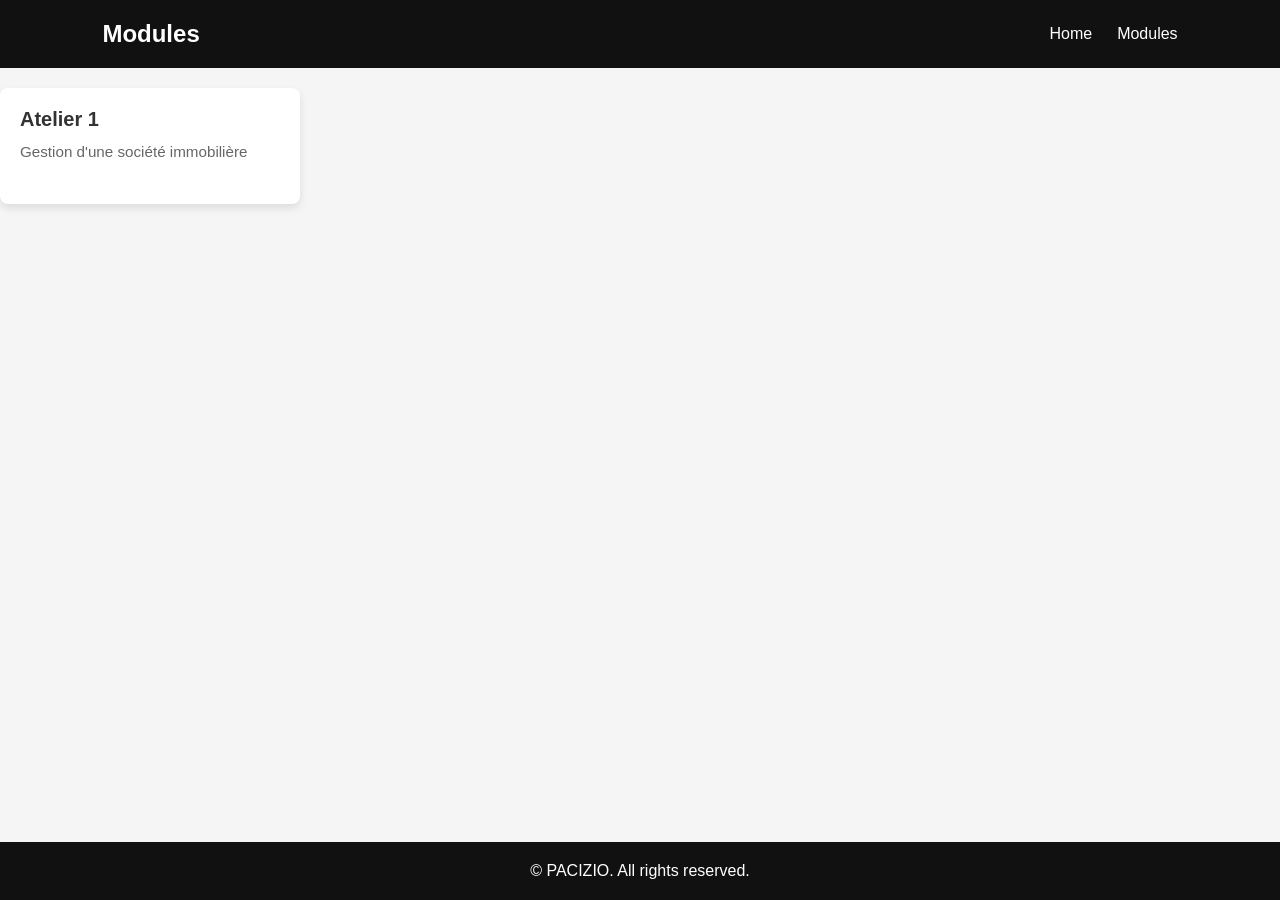
==== public/M201.html @ 94b198df "iyad 3ml pdf" ====
<!DOCTYPE html>
<html lang="en">
<head>
    <meta charset="UTF-8">
    <meta name="viewport" content="width=device-width, initial-scale=1.0">

    <title>Web Developer Portfolio</title>

    <style>
        * {
            margin: 0;
            padding: 0;
            box-sizing: border-box;
            scroll-behavior: smooth;
        }

        body {
            font-family: Arial, sans-serif;
            background: #f5f5f5;
            color: #222;
        }

        /* NAVBAR */
        nav {
            background: #111;
            padding: 20px 8%;
            display: flex;
            justify-content: space-between;
            align-items: center;
            position: sticky;
            top: 0;
            z-index: 1000;
        }

        nav h2 {
            color: white;
        }

        nav ul {
            display: flex;
            list-style: none;
            gap: 25px;
        }

        nav ul li a {
            color: white;
            text-decoration: none;
            font-size: 16px;
        }

        nav ul li a:hover {
            color: #00aaff;
        }

/* Card Container */
.card {
    margin-top: 20px;
    margin-bottom: 20px;
    margin-right: 30px;
  width: 300px;
  background-color: #ffffff;
  border-radius: 8px;
  overflow: hidden; /* Clips the image corners to match the border-radius */
  box-shadow: 0 4px 8px rgba(0, 0, 0, 0.1);
  font-family: 'Segoe UI', Tahoma, Geneva, Verdana, sans-serif;
  transition: transform 0.2s ease, box-shadow 0.2s ease;
}

/* Hover Effect */
.card:hover {
  transform: translateY(-4px);
  box-shadow: 0 8px 16px rgba(0, 0, 0, 0.2);
}



/* Body Content Wrapper */
.card-body {
  padding: 20px;

}

/* Title */
.card-title {
  margin: 0 0 10px 0;
  font-size: 1.25rem;
  color: #333333;
}

/* Description Text */
.card-text {
  margin: 0 0 20px 0;
  font-size: 0.95rem;
  color: #666666;
  line-height: 1.5;
}

/* Action Button */
.card-btn {
  display: inline-block;
  text-decoration: none;
  background-color: #007bff;
  color: #ffffff;
  padding: 10px 20px;
  border-radius: 4px;
  font-size: 0.9rem;
  font-weight: bold;
  text-align: center;
  transition: background-color 0.2s ease;
  position: fixed;
            left: 0;
            bottom: 0;

}

.card-btn:hover {
  background-color: #0056b3;
}
.cards{
    display: flex;
}





        /* FOOTER */
        footer {
            background: #111;
            color: white;
            text-align: center;
            padding: 20px;
            position: fixed;
            left: 0;
            bottom: 0;
            width: 100%;
        }

        /* MOBILE */
        @media (max-width: 700px) {

            nav {
                flex-direction: column;
                gap: 15px;
            }

            nav ul {
                gap: 12px;
            }

            #home h1 {
                font-size: 35px;
            }
        }
    </style>
</head>

<body>

    <!-- NAVBAR -->
    <nav>

        <h2>Modules</h2>

        <ul>
            <li><a href="index.php">Home</a></li>
            <li><a href="modules.html">Modules</a></li>
        </ul>

    </nav>

<div class="cards">
 <div class="card">
  <div class="card-body">
     <h3 class="card-title">Atelier 1</h3>
     <p class="card-text">
      Gestion d'une société immobilière
     </p>
     <a href="Iyad_Chentoud_UML_Atelier.pdf" class="card-btn">Download</a>
  </div>
 </div>
 </div>




    <!-- FOOTER -->
    <footer>

        <p>
            © <?php echo date("Y"); ?> PACIZIO. All rights reserved.
        </p>

    </footer>

</body>
</html>
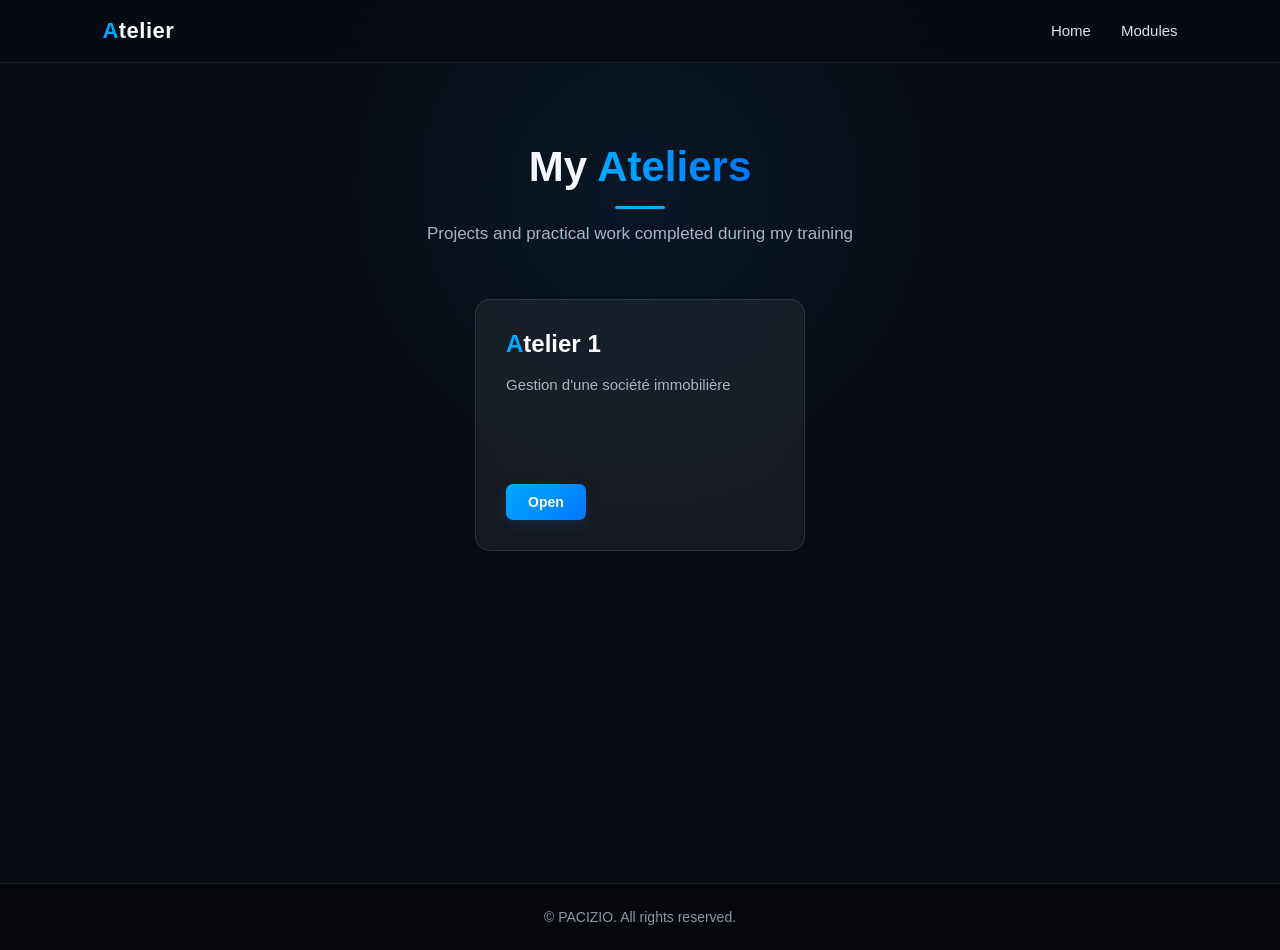
==== commit 923914c3: "imprv3" ====
--- a/public/M201.html
+++ b/public/M201.html
@@ -1,12 +1,22 @@
 <!DOCTYPE html>
 <html lang="en">
+
 <head>
+
     <meta charset="UTF-8">
-    <meta name="viewport" content="width=device-width, initial-scale=1.0">
-
-    <title>Web Developer Portfolio</title>
+
+    <meta name="viewport"
+          content="width=device-width, initial-scale=1.0">
+
+    <title>Atelier | Web Developer Portfolio</title>
+
 
     <style>
+
+        /* =========================
+           RESET
+        ========================= */
+
         * {
             margin: 0;
             padding: 0;
@@ -14,184 +24,658 @@
             scroll-behavior: smooth;
         }
 
+
+        :root {
+            --bg: #080b12;
+            --bg-light: #0f1420;
+
+            --card: rgba(255, 255, 255, 0.06);
+            --border: rgba(255, 255, 255, 0.10);
+
+            --text: #f5f7fa;
+            --text-light: #aab3c2;
+
+            --blue: #00aaff;
+            --blue-dark: #0077ff;
+        }
+
+
+        /* =========================
+           BODY
+        ========================= */
+
         body {
+
             font-family: Arial, sans-serif;
-            background: #f5f5f5;
-            color: #222;
-        }
-
-        /* NAVBAR */
+
+            background:
+                radial-gradient(
+                    circle at 50% 20%,
+                    rgba(0, 170, 255, 0.08),
+                    transparent 35%
+                ),
+                var(--bg);
+
+            color: var(--text);
+
+            min-height: 100vh;
+
+            overflow-x: hidden;
+        }
+
+
+        /* =========================
+           NAVBAR
+        ========================= */
+
         nav {
-            background: #111;
-            padding: 20px 8%;
+
+            width: 100%;
+
+            padding: 18px 8%;
+
             display: flex;
+
             justify-content: space-between;
+
             align-items: center;
+
             position: sticky;
+
             top: 0;
+
             z-index: 1000;
-        }
+
+            background: rgba(8, 11, 18, 0.75);
+
+            backdrop-filter: blur(15px);
+
+            -webkit-backdrop-filter: blur(15px);
+
+            border-bottom:
+                1px solid rgba(255, 255, 255, 0.08);
+        }
+
 
         nav h2 {
+
             color: white;
-        }
+
+            font-size: 22px;
+
+            font-weight: 700;
+
+            letter-spacing: 0.5px;
+        }
+
+
+        nav h2::first-letter {
+
+            color: var(--blue);
+        }
+
 
         nav ul {
+
             display: flex;
+
             list-style: none;
+
+            gap: 30px;
+        }
+
+
+        nav ul li a {
+
+            position: relative;
+
+            color: #dce3ec;
+
+            text-decoration: none;
+
+            font-size: 15px;
+
+            font-weight: 500;
+
+            transition: 0.3s ease;
+        }
+
+
+        nav ul li a::after {
+
+            content: "";
+
+            position: absolute;
+
+            left: 0;
+
+            bottom: -7px;
+
+            width: 0;
+
+            height: 2px;
+
+            background: var(--blue);
+
+            transition: 0.3s ease;
+        }
+
+
+        nav ul li a:hover {
+
+            color: var(--blue);
+        }
+
+
+        nav ul li a:hover::after {
+
+            width: 100%;
+        }
+
+
+        /* =========================
+           MAIN
+        ========================= */
+
+        main {
+
+            min-height: calc(100vh - 80px);
+
+            padding: 80px 8% 120px;
+
+            display: flex;
+
+            flex-direction: column;
+
+            align-items: center;
+        }
+
+
+        /* =========================
+           PAGE TITLE
+        ========================= */
+
+        .page-title {
+
+            text-align: center;
+
+            font-size: 42px;
+
+            margin-bottom: 15px;
+
+            font-weight: 700;
+        }
+
+
+        .page-title span {
+
+            color: var(--blue);
+
+            background:
+                linear-gradient(
+                    90deg,
+                    #00aaff,
+                    #0077ff
+                );
+
+            -webkit-background-clip: text;
+
+            -webkit-text-fill-color: transparent;
+        }
+
+
+        .page-title::after {
+
+            content: "";
+
+            display: block;
+
+            width: 50px;
+
+            height: 3px;
+
+            background: var(--blue);
+
+            margin: 15px auto 0;
+
+            border-radius: 10px;
+        }
+
+
+        .page-subtitle {
+
+            color: var(--text-light);
+
+            font-size: 17px;
+
+            text-align: center;
+
+            margin-bottom: 55px;
+        }
+
+
+        /* =========================
+           CARDS
+        ========================= */
+
+        .cards {
+
+            width: 100%;
+
+            max-width: 1100px;
+
+            display: flex;
+
+            justify-content: center;
+
+            align-items: stretch;
+
             gap: 25px;
-        }
-
-        nav ul li a {
+
+            flex-wrap: wrap;
+        }
+
+
+        /* =========================
+           CARD
+        ========================= */
+
+        .card {
+
+            position: relative;
+
+            width: 330px;
+
+            min-height: 250px;
+
+            background: var(--card);
+
+            border:
+                1px solid var(--border);
+
+            border-radius: 15px;
+
+            overflow: hidden;
+
+            backdrop-filter: blur(12px);
+
+            -webkit-backdrop-filter: blur(12px);
+
+            transition:
+                transform 0.3s ease,
+                border-color 0.3s ease,
+                box-shadow 0.3s ease;
+        }
+
+
+        /* Blue line */
+
+        .card::before {
+
+            content: "";
+
+            position: absolute;
+
+            top: 0;
+
+            left: 0;
+
+            width: 100%;
+
+            height: 3px;
+
+            background:
+                linear-gradient(
+                    90deg,
+                    var(--blue),
+                    var(--blue-dark)
+                );
+
+            opacity: 0;
+
+            transition: 0.3s ease;
+        }
+
+
+        .card:hover {
+
+            transform: translateY(-8px);
+
+            border-color:
+                rgba(0, 170, 255, 0.4);
+
+            box-shadow:
+                0 15px 40px rgba(0, 0, 0, 0.35),
+                0 0 25px rgba(0, 170, 255, 0.08);
+        }
+
+
+        .card:hover::before {
+
+            opacity: 1;
+        }
+
+
+        /* =========================
+           CARD BODY
+        ========================= */
+
+        .card-body {
+
+            padding: 30px;
+
+            min-height: 250px;
+
+            display: flex;
+
+            flex-direction: column;
+        }
+
+
+        /* =========================
+           CARD TITLE
+        ========================= */
+
+        .card-title {
+
+            margin-bottom: 15px;
+
+            font-size: 24px;
+
             color: white;
+
+            font-weight: 700;
+        }
+
+
+        .card-title::first-letter {
+
+            color: var(--blue);
+        }
+
+
+        /* =========================
+           CARD TEXT
+        ========================= */
+
+        .card-text {
+
+            margin-bottom: 25px;
+
+            font-size: 15px;
+
+            color: var(--text-light);
+
+            line-height: 1.6;
+
+            flex: 1;
+        }
+
+
+        /* =========================
+           BUTTON
+        ========================= */
+
+        .card-btn {
+
+            display: inline-block;
+
+            width: fit-content;
+
             text-decoration: none;
-            font-size: 16px;
-        }
-
-        nav ul li a:hover {
-            color: #00aaff;
-        }
-
-/* Card Container */
-.card {
-    margin-top: 20px;
-    margin-bottom: 20px;
-    margin-right: 30px;
-  width: 300px;
-  background-color: #ffffff;
-  border-radius: 8px;
-  overflow: hidden; /* Clips the image corners to match the border-radius */
-  box-shadow: 0 4px 8px rgba(0, 0, 0, 0.1);
-  font-family: 'Segoe UI', Tahoma, Geneva, Verdana, sans-serif;
-  transition: transform 0.2s ease, box-shadow 0.2s ease;
-}
-
-/* Hover Effect */
-.card:hover {
-  transform: translateY(-4px);
-  box-shadow: 0 8px 16px rgba(0, 0, 0, 0.2);
-}
-
-
-
-/* Body Content Wrapper */
-.card-body {
-  padding: 20px;
-
-}
-
-/* Title */
-.card-title {
-  margin: 0 0 10px 0;
-  font-size: 1.25rem;
-  color: #333333;
-}
-
-/* Description Text */
-.card-text {
-  margin: 0 0 20px 0;
-  font-size: 0.95rem;
-  color: #666666;
-  line-height: 1.5;
-}
-
-/* Action Button */
-.card-btn {
-  display: inline-block;
-  text-decoration: none;
-  background-color: #007bff;
-  color: #ffffff;
-  padding: 10px 20px;
-  border-radius: 4px;
-  font-size: 0.9rem;
-  font-weight: bold;
-  text-align: center;
-  transition: background-color 0.2s ease;
-  position: fixed;
-            left: 0;
-            bottom: 0;
-
-}
-
-.card-btn:hover {
-  background-color: #0056b3;
-}
-.cards{
-    display: flex;
-}
-
-
-
-
-
-        /* FOOTER */
+
+            background:
+                linear-gradient(
+                    135deg,
+                    var(--blue),
+                    var(--blue-dark)
+                );
+
+            color: white;
+
+            padding: 10px 22px;
+
+            border-radius: 7px;
+
+            font-size: 14px;
+
+            font-weight: 600;
+
+            transition: 0.3s ease;
+
+            box-shadow:
+                0 5px 15px
+                rgba(0, 136, 255, 0.15);
+        }
+
+
+        .card-btn:hover {
+
+            transform: translateY(-3px);
+
+            box-shadow:
+                0 8px 25px
+                rgba(0, 136, 255, 0.3);
+        }
+
+
+        /* =========================
+           FOOTER
+        ========================= */
+
         footer {
-            background: #111;
-            color: white;
+
+            background: #05070b;
+
+            color: #8c96a5;
+
             text-align: center;
-            padding: 20px;
-            position: fixed;
-            left: 0;
-            bottom: 0;
-            width: 100%;
-        }
-
-        /* MOBILE */
+
+            padding: 25px;
+
+            border-top:
+                1px solid var(--border);
+
+            font-size: 14px;
+        }
+
+
+        /* =========================
+           SCROLLBAR
+        ========================= */
+
+        ::-webkit-scrollbar {
+
+            width: 8px;
+        }
+
+
+        ::-webkit-scrollbar-track {
+
+            background: var(--bg);
+        }
+
+
+        ::-webkit-scrollbar-thumb {
+
+            background: #263244;
+
+            border-radius: 10px;
+        }
+
+
+        ::-webkit-scrollbar-thumb:hover {
+
+            background: var(--blue);
+        }
+
+
+        /* =========================
+           MOBILE
+        ========================= */
+
         @media (max-width: 700px) {
 
             nav {
+
                 flex-direction: column;
+
                 gap: 15px;
-            }
+
+                padding: 18px 5%;
+            }
+
+
+            nav h2 {
+
+                font-size: 19px;
+            }
+
 
             nav ul {
-                gap: 12px;
-            }
-
-            #home h1 {
-                font-size: 35px;
-            }
-        }
+
+                gap: 18px;
+            }
+
+
+            nav ul li a {
+
+                font-size: 14px;
+            }
+
+
+            main {
+
+                padding:
+                    60px 5% 100px;
+            }
+
+
+            .page-title {
+
+                font-size: 34px;
+            }
+
+
+            .page-subtitle {
+
+                font-size: 15px;
+
+                margin-bottom: 40px;
+            }
+
+
+            .card {
+
+                width: 100%;
+
+                max-width: 400px;
+            }
+
+        }
+
     </style>
+
 </head>
 
+
 <body>
 
-    <!-- NAVBAR -->
+
+    <!-- =========================
+         NAVBAR
+    ========================= -->
+
     <nav>
 
-        <h2>Modules</h2>
+        <h2>Atelier</h2>
 
         <ul>
-            <li><a href="index.php">Home</a></li>
-            <li><a href="modules.html">Modules</a></li>
+
+            <li>
+                <a href="index.php">
+                    Home
+                </a>
+            </li>
+
+            <li>
+                <a href="modules.html">
+                    Modules
+                </a>
+            </li>
+
         </ul>
 
     </nav>
 
-<div class="cards">
- <div class="card">
-  <div class="card-body">
-     <h3 class="card-title">Atelier 1</h3>
-     <p class="card-text">
-      Gestion d'une société immobilière
-     </p>
-     <a href="Iyad_Chentoud_UML_Atelier.pdf" class="card-btn">Download</a>
-  </div>
- </div>
- </div>
-
-
-
-
-    <!-- FOOTER -->
+
+    <!-- =========================
+         MAIN CONTENT
+    ========================= -->
+
+    <main>
+
+        <h1 class="page-title">
+            My <span>Ateliers</span>
+        </h1>
+
+
+        <p class="page-subtitle">
+            Projects and practical work completed during my training
+        </p>
+
+
+        <div class="cards">
+
+
+            <!-- ATELIER 1 -->
+
+            <div class="card">
+
+                <div class="card-body">
+
+                    <h3 class="card-title">
+                        Atelier 1
+                    </h3>
+
+
+                    <p class="card-text">
+                        Gestion d'une société immobilière
+                    </p>
+
+
+                    <a
+                        href="Iyad_Chentoud_UML_Atelier.pdf"
+                        class="card-btn"
+                        target="_blank"
+                    >
+                        Open
+                    </a>
+
+                </div>
+
+            </div>
+
+
+        </div>
+
+    </main>
+
+
+    <!-- =========================
+         FOOTER
+    ========================= -->
+
     <footer>
 
         <p>
-            © <?php echo date("Y"); ?> PACIZIO. All rights reserved.
+            © <?php echo date("Y"); ?> PACIZIO.
+            All rights reserved.
         </p>
 
     </footer>
 
+
 </body>
-</html>+
+</html>
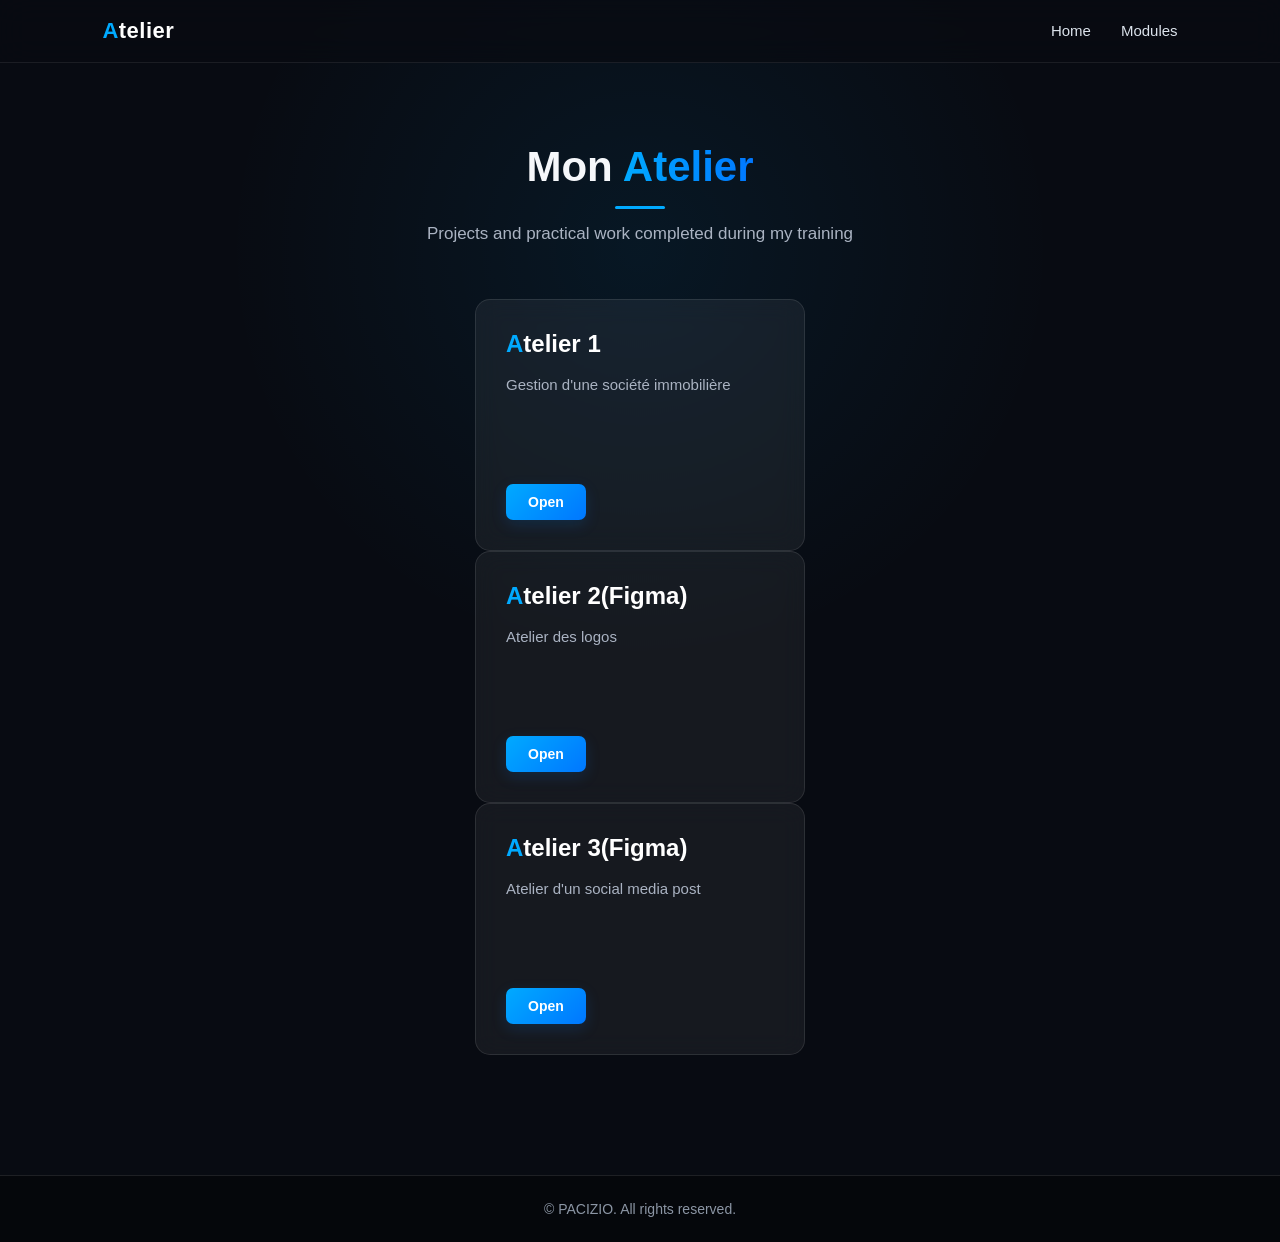
==== commit 48a9930a: "figma w kda" ====
--- a/public/M201.html
+++ b/public/M201.html
@@ -616,7 +616,7 @@
     <main>
 
         <h1 class="page-title">
-            My <span>Ateliers</span>
+            Mon <span>Atelier</span>
         </h1>
 
 
@@ -659,6 +659,52 @@
 
         </div>
 
+        
+            <div class="card">
+
+                <div class="card-body">
+
+                    <h3 class="card-title">
+                        Atelier 2(Figma)
+                    </h3>
+
+
+                    <p class="card-text">
+                        Atelier des logos
+                    </p>
+
+
+                    <a href="https://www.figma.com/design/3WDk9eKfl14JPNQnole3aB/Atelier-1?m=auto&t=tLG64A1z93Zd05UL-6" class="card-btn" target="_blank">Open</a>
+
+                </div>
+
+            </div>
+
+
+        </div>
+        <div class="card">
+
+                <div class="card-body">
+
+                    <h3 class="card-title">
+                        Atelier 3(Figma)
+                    </h3>
+
+
+                    <p class="card-text">
+                        Atelier d'un social media post
+                    </p>
+
+
+                    <a href="https://www.figma.com/design/BBEcf2Sq1SfvtqRVdkLk1F/Atelier-2-West?m=auto&t=tLG64A1z93Zd05UL-1" class="card-btn" target="_blank">Open</a>
+
+                </div>
+
+            </div>
+
+
+        </div>
+
     </main>
 
 
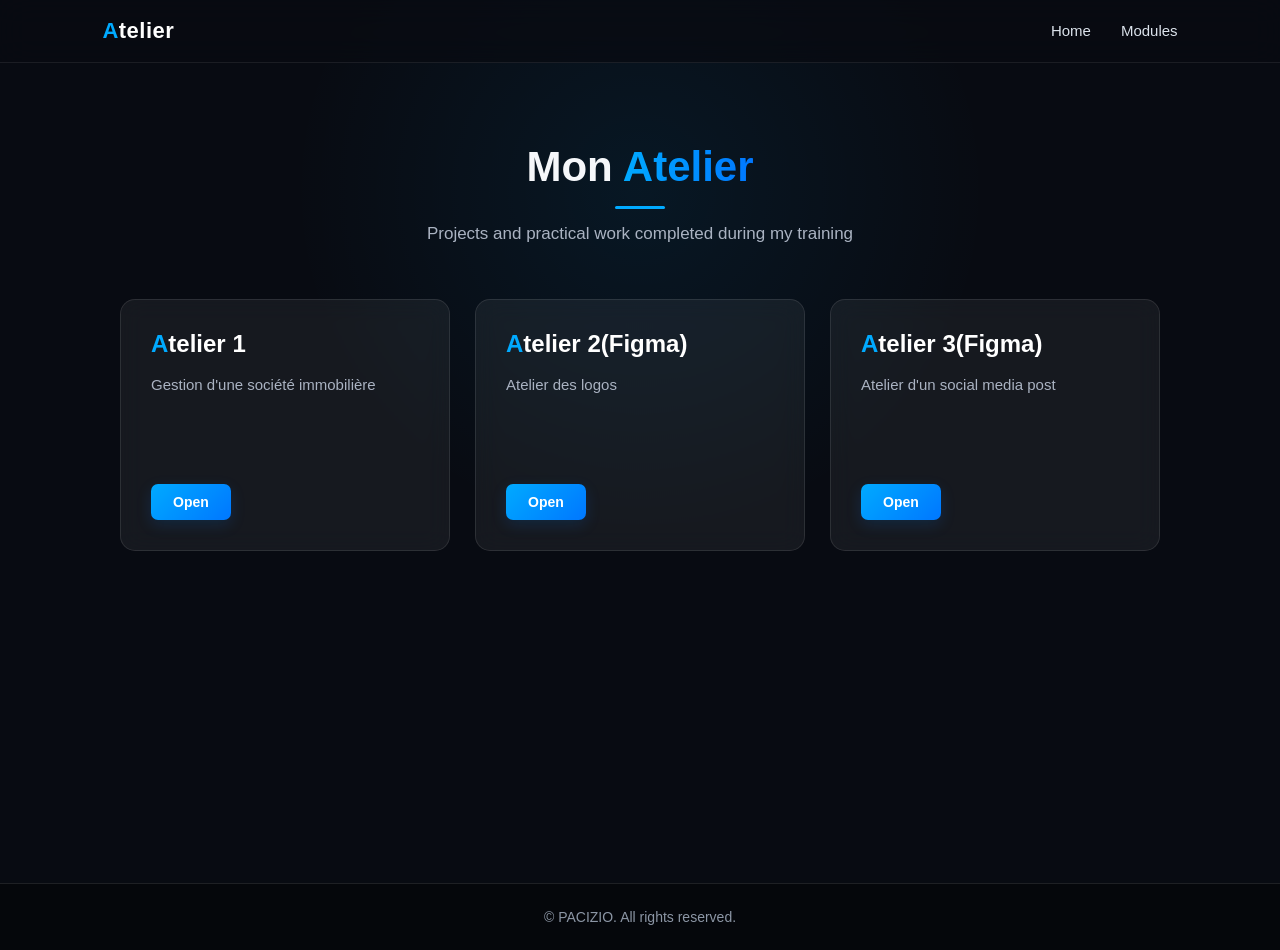
==== commit 636a8acc: "chof daba" ====
--- a/public/M201.html
+++ b/public/M201.html
@@ -656,9 +656,6 @@
 
             </div>
 
-
-        </div>
-
         
             <div class="card">
 
@@ -681,7 +678,6 @@
             </div>
 
 
-        </div>
         <div class="card">
 
                 <div class="card-body">
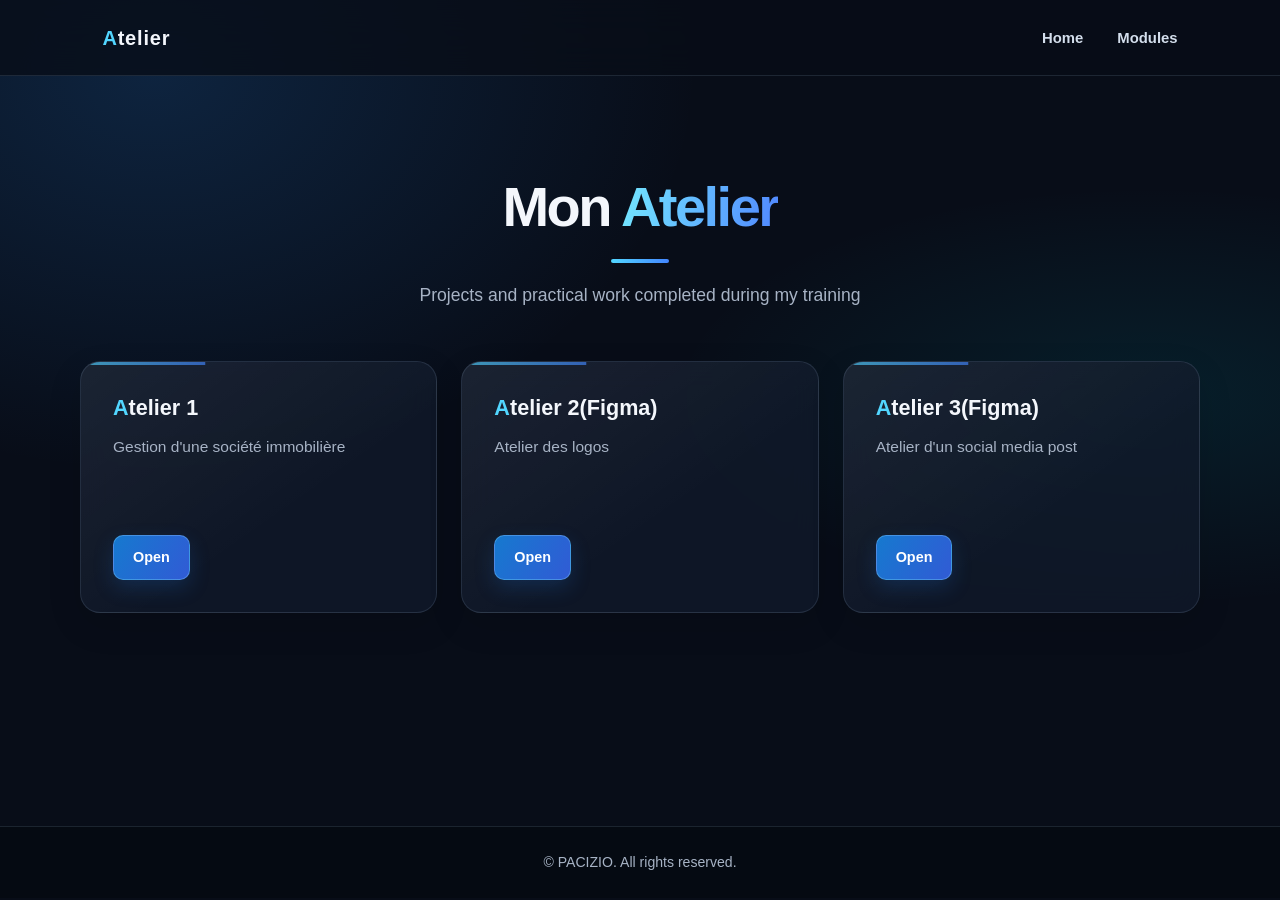
==== commit 0577d3fa: "improvement css wise" ====
--- a/public/M201.html
+++ b/public/M201.html
@@ -1,723 +1,102 @@
-<!DOCTYPE html>
+<!doctype html>
 <html lang="en">
+  <head>
+    <meta charset="UTF-8" />
 
-<head>
-
-    <meta charset="UTF-8">
-
-    <meta name="viewport"
-          content="width=device-width, initial-scale=1.0">
+    <meta name="viewport" content="width=device-width, initial-scale=1.0" />
 
     <title>Atelier | Web Developer Portfolio</title>
 
+    <link rel="stylesheet" href="styles.css" />
+  </head>
 
-    <style>
-
-        /* =========================
-           RESET
-        ========================= */
-
-        * {
-            margin: 0;
-            padding: 0;
-            box-sizing: border-box;
-            scroll-behavior: smooth;
-        }
-
-
-        :root {
-            --bg: #080b12;
-            --bg-light: #0f1420;
-
-            --card: rgba(255, 255, 255, 0.06);
-            --border: rgba(255, 255, 255, 0.10);
-
-            --text: #f5f7fa;
-            --text-light: #aab3c2;
-
-            --blue: #00aaff;
-            --blue-dark: #0077ff;
-        }
-
-
-        /* =========================
-           BODY
-        ========================= */
-
-        body {
-
-            font-family: Arial, sans-serif;
-
-            background:
-                radial-gradient(
-                    circle at 50% 20%,
-                    rgba(0, 170, 255, 0.08),
-                    transparent 35%
-                ),
-                var(--bg);
-
-            color: var(--text);
-
-            min-height: 100vh;
-
-            overflow-x: hidden;
-        }
-
-
-        /* =========================
-           NAVBAR
-        ========================= */
-
-        nav {
-
-            width: 100%;
-
-            padding: 18px 8%;
-
-            display: flex;
-
-            justify-content: space-between;
-
-            align-items: center;
-
-            position: sticky;
-
-            top: 0;
-
-            z-index: 1000;
-
-            background: rgba(8, 11, 18, 0.75);
-
-            backdrop-filter: blur(15px);
-
-            -webkit-backdrop-filter: blur(15px);
-
-            border-bottom:
-                1px solid rgba(255, 255, 255, 0.08);
-        }
-
-
-        nav h2 {
-
-            color: white;
-
-            font-size: 22px;
-
-            font-weight: 700;
-
-            letter-spacing: 0.5px;
-        }
-
-
-        nav h2::first-letter {
-
-            color: var(--blue);
-        }
-
-
-        nav ul {
-
-            display: flex;
-
-            list-style: none;
-
-            gap: 30px;
-        }
-
-
-        nav ul li a {
-
-            position: relative;
-
-            color: #dce3ec;
-
-            text-decoration: none;
-
-            font-size: 15px;
-
-            font-weight: 500;
-
-            transition: 0.3s ease;
-        }
-
-
-        nav ul li a::after {
-
-            content: "";
-
-            position: absolute;
-
-            left: 0;
-
-            bottom: -7px;
-
-            width: 0;
-
-            height: 2px;
-
-            background: var(--blue);
-
-            transition: 0.3s ease;
-        }
-
-
-        nav ul li a:hover {
-
-            color: var(--blue);
-        }
-
-
-        nav ul li a:hover::after {
-
-            width: 100%;
-        }
-
-
-        /* =========================
-           MAIN
-        ========================= */
-
-        main {
-
-            min-height: calc(100vh - 80px);
-
-            padding: 80px 8% 120px;
-
-            display: flex;
-
-            flex-direction: column;
-
-            align-items: center;
-        }
-
-
-        /* =========================
-           PAGE TITLE
-        ========================= */
-
-        .page-title {
-
-            text-align: center;
-
-            font-size: 42px;
-
-            margin-bottom: 15px;
-
-            font-weight: 700;
-        }
-
-
-        .page-title span {
-
-            color: var(--blue);
-
-            background:
-                linear-gradient(
-                    90deg,
-                    #00aaff,
-                    #0077ff
-                );
-
-            -webkit-background-clip: text;
-
-            -webkit-text-fill-color: transparent;
-        }
-
-
-        .page-title::after {
-
-            content: "";
-
-            display: block;
-
-            width: 50px;
-
-            height: 3px;
-
-            background: var(--blue);
-
-            margin: 15px auto 0;
-
-            border-radius: 10px;
-        }
-
-
-        .page-subtitle {
-
-            color: var(--text-light);
-
-            font-size: 17px;
-
-            text-align: center;
-
-            margin-bottom: 55px;
-        }
-
-
-        /* =========================
-           CARDS
-        ========================= */
-
-        .cards {
-
-            width: 100%;
-
-            max-width: 1100px;
-
-            display: flex;
-
-            justify-content: center;
-
-            align-items: stretch;
-
-            gap: 25px;
-
-            flex-wrap: wrap;
-        }
-
-
-        /* =========================
-           CARD
-        ========================= */
-
-        .card {
-
-            position: relative;
-
-            width: 330px;
-
-            min-height: 250px;
-
-            background: var(--card);
-
-            border:
-                1px solid var(--border);
-
-            border-radius: 15px;
-
-            overflow: hidden;
-
-            backdrop-filter: blur(12px);
-
-            -webkit-backdrop-filter: blur(12px);
-
-            transition:
-                transform 0.3s ease,
-                border-color 0.3s ease,
-                box-shadow 0.3s ease;
-        }
-
-
-        /* Blue line */
-
-        .card::before {
-
-            content: "";
-
-            position: absolute;
-
-            top: 0;
-
-            left: 0;
-
-            width: 100%;
-
-            height: 3px;
-
-            background:
-                linear-gradient(
-                    90deg,
-                    var(--blue),
-                    var(--blue-dark)
-                );
-
-            opacity: 0;
-
-            transition: 0.3s ease;
-        }
-
-
-        .card:hover {
-
-            transform: translateY(-8px);
-
-            border-color:
-                rgba(0, 170, 255, 0.4);
-
-            box-shadow:
-                0 15px 40px rgba(0, 0, 0, 0.35),
-                0 0 25px rgba(0, 170, 255, 0.08);
-        }
-
-
-        .card:hover::before {
-
-            opacity: 1;
-        }
-
-
-        /* =========================
-           CARD BODY
-        ========================= */
-
-        .card-body {
-
-            padding: 30px;
-
-            min-height: 250px;
-
-            display: flex;
-
-            flex-direction: column;
-        }
-
-
-        /* =========================
-           CARD TITLE
-        ========================= */
-
-        .card-title {
-
-            margin-bottom: 15px;
-
-            font-size: 24px;
-
-            color: white;
-
-            font-weight: 700;
-        }
-
-
-        .card-title::first-letter {
-
-            color: var(--blue);
-        }
-
-
-        /* =========================
-           CARD TEXT
-        ========================= */
-
-        .card-text {
-
-            margin-bottom: 25px;
-
-            font-size: 15px;
-
-            color: var(--text-light);
-
-            line-height: 1.6;
-
-            flex: 1;
-        }
-
-
-        /* =========================
-           BUTTON
-        ========================= */
-
-        .card-btn {
-
-            display: inline-block;
-
-            width: fit-content;
-
-            text-decoration: none;
-
-            background:
-                linear-gradient(
-                    135deg,
-                    var(--blue),
-                    var(--blue-dark)
-                );
-
-            color: white;
-
-            padding: 10px 22px;
-
-            border-radius: 7px;
-
-            font-size: 14px;
-
-            font-weight: 600;
-
-            transition: 0.3s ease;
-
-            box-shadow:
-                0 5px 15px
-                rgba(0, 136, 255, 0.15);
-        }
-
-
-        .card-btn:hover {
-
-            transform: translateY(-3px);
-
-            box-shadow:
-                0 8px 25px
-                rgba(0, 136, 255, 0.3);
-        }
-
-
-        /* =========================
-           FOOTER
-        ========================= */
-
-        footer {
-
-            background: #05070b;
-
-            color: #8c96a5;
-
-            text-align: center;
-
-            padding: 25px;
-
-            border-top:
-                1px solid var(--border);
-
-            font-size: 14px;
-        }
-
-
-        /* =========================
-           SCROLLBAR
-        ========================= */
-
-        ::-webkit-scrollbar {
-
-            width: 8px;
-        }
-
-
-        ::-webkit-scrollbar-track {
-
-            background: var(--bg);
-        }
-
-
-        ::-webkit-scrollbar-thumb {
-
-            background: #263244;
-
-            border-radius: 10px;
-        }
-
-
-        ::-webkit-scrollbar-thumb:hover {
-
-            background: var(--blue);
-        }
-
-
-        /* =========================
-           MOBILE
-        ========================= */
-
-        @media (max-width: 700px) {
-
-            nav {
-
-                flex-direction: column;
-
-                gap: 15px;
-
-                padding: 18px 5%;
-            }
-
-
-            nav h2 {
-
-                font-size: 19px;
-            }
-
-
-            nav ul {
-
-                gap: 18px;
-            }
-
-
-            nav ul li a {
-
-                font-size: 14px;
-            }
-
-
-            main {
-
-                padding:
-                    60px 5% 100px;
-            }
-
-
-            .page-title {
-
-                font-size: 34px;
-            }
-
-
-            .page-subtitle {
-
-                font-size: 15px;
-
-                margin-bottom: 40px;
-            }
-
-
-            .card {
-
-                width: 100%;
-
-                max-width: 400px;
-            }
-
-        }
-
-    </style>
-
-</head>
-
-
-<body>
-
-
+  <body>
     <!-- =========================
          NAVBAR
     ========================= -->
 
     <nav>
+      <h2>Atelier</h2>
 
-        <h2>Atelier</h2>
+      <ul>
+        <li>
+          <a href="index.php"> Home </a>
+        </li>
 
-        <ul>
-
-            <li>
-                <a href="index.php">
-                    Home
-                </a>
-            </li>
-
-            <li>
-                <a href="modules.html">
-                    Modules
-                </a>
-            </li>
-
-        </ul>
-
+        <li>
+          <a href="modules.html"> Modules </a>
+        </li>
+      </ul>
     </nav>
-
 
     <!-- =========================
          MAIN CONTENT
     ========================= -->
 
     <main>
+      <h1 class="page-title">Mon <span>Atelier</span></h1>
 
-        <h1 class="page-title">
-            Mon <span>Atelier</span>
-        </h1>
+      <p class="page-subtitle">
+        Projects and practical work completed during my training
+      </p>
 
-
-        <p class="page-subtitle">
-            Projects and practical work completed during my training
-        </p>
-
-
-        <div class="cards">
-
-
-            <!-- ATELIER 1 -->
-
-            <div class="card">
-
-                <div class="card-body">
-
-                    <h3 class="card-title">
-                        Atelier 1
-                    </h3>
-
-
-                    <p class="card-text">
-                        Gestion d'une société immobilière
-                    </p>
-
-
-                    <a
-                        href="Iyad_Chentoud_UML_Atelier.pdf"
-                        class="card-btn"
-                        target="_blank"
-                    >
-                        Open
-                    </a>
-
-                </div>
-
-            </div>
-
-        
-            <div class="card">
-
-                <div class="card-body">
-
-                    <h3 class="card-title">
-                        Atelier 2(Figma)
-                    </h3>
-
-
-                    <p class="card-text">
-                        Atelier des logos
-                    </p>
-
-
-                    <a href="https://www.figma.com/design/3WDk9eKfl14JPNQnole3aB/Atelier-1?m=auto&t=tLG64A1z93Zd05UL-6" class="card-btn" target="_blank">Open</a>
-
-                </div>
-
-            </div>
-
+      <div class="cards">
+        <!-- ATELIER 1 -->
 
         <div class="card">
+          <div class="card-body">
+            <h3 class="card-title">Atelier 1</h3>
 
-                <div class="card-body">
+            <p class="card-text">Gestion d'une société immobilière</p>
 
-                    <h3 class="card-title">
-                        Atelier 3(Figma)
-                    </h3>
-
-
-                    <p class="card-text">
-                        Atelier d'un social media post
-                    </p>
-
-
-                    <a href="https://www.figma.com/design/BBEcf2Sq1SfvtqRVdkLk1F/Atelier-2-West?m=auto&t=tLG64A1z93Zd05UL-1" class="card-btn" target="_blank">Open</a>
-
-                </div>
-
-            </div>
-
-
+            <a
+              href="docs/Iyad_Chentoud_UML_Atelier.pdf"
+              class="card-btn"
+              target="_blank"
+            >
+              Open
+            </a>
+          </div>
         </div>
 
+        <div class="card">
+          <div class="card-body">
+            <h3 class="card-title">Atelier 2(Figma)</h3>
+
+            <p class="card-text">Atelier des logos</p>
+
+            <a
+              href="https://www.figma.com/design/3WDk9eKfl14JPNQnole3aB/Atelier-1?m=auto&t=tLG64A1z93Zd05UL-6"
+              class="card-btn"
+              target="_blank"
+              >Open</a
+            >
+          </div>
+        </div>
+
+        <div class="card">
+          <div class="card-body">
+            <h3 class="card-title">Atelier 3(Figma)</h3>
+
+            <p class="card-text">Atelier d'un social media post</p>
+
+            <a
+              href="https://www.figma.com/design/BBEcf2Sq1SfvtqRVdkLk1F/Atelier-2-West?m=auto&t=tLG64A1z93Zd05UL-1"
+              class="card-btn"
+              target="_blank"
+              >Open</a
+            >
+          </div>
+        </div>
+      </div>
     </main>
-
 
     <!-- =========================
          FOOTER
     ========================= -->
 
     <footer>
-
-        <p>
-            © <?php echo date("Y"); ?> PACIZIO.
-            All rights reserved.
-        </p>
-
+      <p>© <?php echo date("Y"); ?> PACIZIO. All rights reserved.</p>
     </footer>
-
-
-</body>
-
+  </body>
 </html>
--- a/public/styles.css
+++ b/public/styles.css
@@ -0,0 +1,359 @@
+:root {
+  color-scheme: dark;
+  --bg: #080d18;
+  --surface: rgba(17, 26, 43, 0.78);
+  --surface-strong: #111a2b;
+  --border: rgba(163, 187, 222, 0.14);
+  --text: #f4f7fc;
+  --muted: #a7b3c5;
+  --accent: #52d6ff;
+  --accent-strong: #4386ff;
+  --shadow: 0 24px 70px rgba(0, 0, 0, 0.3);
+}
+
+* {
+  box-sizing: border-box;
+}
+
+html {
+  scroll-behavior: smooth;
+}
+
+body {
+  min-width: 320px;
+  min-height: 100vh;
+  margin: 0;
+  overflow-x: hidden;
+  color: var(--text);
+  background:
+    radial-gradient(
+      ellipse at 12% 8%,
+      rgba(37, 127, 219, 0.2),
+      transparent 34rem
+    ),
+    radial-gradient(
+      ellipse at 90% 44%,
+      rgba(0, 213, 232, 0.09),
+      transparent 30rem
+    ),
+    var(--bg);
+  font-family: Inter, "Segoe UI", Arial, sans-serif;
+  line-height: 1.6;
+  -webkit-font-smoothing: antialiased;
+}
+
+nav {
+  position: sticky;
+  z-index: 10;
+  top: 0;
+  display: flex;
+  width: 100%;
+  min-height: 76px;
+  align-items: center;
+  justify-content: space-between;
+  gap: 24px;
+  padding: 16px clamp(20px, 8vw, 120px);
+  border-bottom: 1px solid var(--border);
+  background: rgba(8, 13, 24, 0.78);
+  backdrop-filter: blur(18px);
+  -webkit-backdrop-filter: blur(18px);
+}
+
+nav h2 {
+  margin: 0;
+  color: var(--text);
+  font-size: 1.25rem;
+  font-weight: 750;
+  letter-spacing: 0.04em;
+}
+
+nav h2::first-letter {
+  color: var(--accent);
+}
+
+nav ul {
+  display: flex;
+  flex-wrap: wrap;
+  align-items: center;
+  gap: clamp(16px, 3vw, 34px);
+  margin: 0;
+  padding: 0;
+  list-style: none;
+}
+
+nav ul li a {
+  position: relative;
+  padding: 8px 0;
+  color: #d3deec;
+  font-size: 0.93rem;
+  font-weight: 600;
+  text-decoration: none;
+  transition: color 180ms ease;
+}
+
+nav ul li a::after {
+  position: absolute;
+  right: 0;
+  bottom: 1px;
+  left: 0;
+  height: 2px;
+  background: linear-gradient(90deg, var(--accent), var(--accent-strong));
+  content: "";
+  transform: scaleX(0);
+  transform-origin: left;
+  transition: transform 180ms ease;
+}
+
+nav ul li a:hover,
+nav ul li a:focus-visible {
+  color: var(--accent);
+}
+
+nav ul li a:hover::after,
+nav ul li a:focus-visible::after {
+  transform: scaleX(1);
+}
+
+main,
+.modules-section {
+  width: min(100% - 40px, 1200px);
+  min-height: calc(100vh - 150px);
+  margin: 0 auto;
+  padding: clamp(56px, 9vw, 100px) 0 clamp(72px, 10vw, 120px);
+}
+
+main {
+  display: flex;
+  flex-direction: column;
+  align-items: center;
+}
+
+.page-title,
+.modules-title {
+  margin: 0;
+  color: var(--text);
+  font-size: clamp(2.35rem, 5vw, 3.5rem);
+  font-weight: 800;
+  letter-spacing: -0.045em;
+  line-height: 1.12;
+  text-align: center;
+}
+
+.page-title span,
+.modules-title span {
+  color: var(--accent);
+  background: linear-gradient(100deg, #72e3ff 5%, #528cff 95%);
+  background-clip: text;
+  -webkit-text-fill-color: transparent;
+}
+
+.page-title::after,
+.modules-title::after {
+  display: block;
+  width: 58px;
+  height: 4px;
+  margin: 20px auto 0;
+  border-radius: 99px;
+  background: linear-gradient(90deg, var(--accent), var(--accent-strong));
+  content: "";
+}
+
+.page-subtitle,
+.modules-subtitle {
+  max-width: 620px;
+  margin: 18px auto 52px;
+  color: var(--muted);
+  font-size: clamp(1rem, 2vw, 1.1rem);
+  text-align: center;
+}
+
+.cards {
+  display: grid;
+  width: 100%;
+  max-width: 1120px;
+  grid-template-columns: repeat(auto-fit, minmax(min(100%, 270px), 1fr));
+  align-items: stretch;
+  gap: 24px;
+  margin: 0 auto;
+}
+
+.card {
+  position: relative;
+  min-width: 0;
+  min-height: 250px;
+  overflow: hidden;
+  border: 1px solid var(--border);
+  border-radius: 20px;
+  background:
+    linear-gradient(145deg, rgba(255, 255, 255, 0.055), transparent 60%),
+    var(--surface);
+  box-shadow: 0 12px 34px rgba(0, 0, 0, 0.12);
+  backdrop-filter: blur(14px);
+  -webkit-backdrop-filter: blur(14px);
+  transition:
+    transform 220ms ease,
+    border-color 220ms ease,
+    box-shadow 220ms ease;
+}
+
+.card::before {
+  position: absolute;
+  top: 0;
+  right: 0;
+  left: 0;
+  height: 3px;
+  background: linear-gradient(90deg, var(--accent), var(--accent-strong));
+  content: "";
+  opacity: 0.65;
+  transform: scaleX(0.35);
+  transform-origin: left;
+  transition:
+    transform 220ms ease,
+    opacity 220ms ease;
+}
+
+.card:hover {
+  z-index: 1;
+  border-color: rgba(82, 214, 255, 0.44);
+  box-shadow:
+    var(--shadow),
+    0 0 30px rgba(67, 134, 255, 0.1);
+  transform: translateY(-6px);
+}
+
+.card:hover::before {
+  opacity: 1;
+  transform: scaleX(1);
+}
+
+.card-body {
+  display: flex;
+  min-height: inherit;
+  flex-direction: column;
+  align-items: flex-start;
+  padding: clamp(24px, 3vw, 32px);
+}
+
+.card-title {
+  margin: 0 0 12px;
+  color: var(--text);
+  font-size: 1.35rem;
+  font-weight: 750;
+  line-height: 1.3;
+}
+
+.card-title::first-letter {
+  color: var(--accent);
+}
+
+.card-text {
+  flex: 1;
+  margin: 0 0 25px;
+  color: var(--muted);
+  font-size: 0.97rem;
+  line-height: 1.7;
+}
+
+.card-actions {
+  display: flex;
+  flex-wrap: wrap;
+  gap: 12px;
+}
+
+.card-btn {
+  display: inline-flex;
+  min-height: 42px;
+  align-items: center;
+  justify-content: center;
+  padding: 10px 19px;
+  border: 1px solid rgba(138, 220, 255, 0.34);
+  border-radius: 10px;
+  background: linear-gradient(120deg, #1679cf, #315bd5);
+  box-shadow: 0 8px 20px rgba(31, 108, 208, 0.22);
+  color: #fff;
+  font-size: 0.9rem;
+  font-weight: 700;
+  text-align: center;
+  text-decoration: none;
+  transition:
+    transform 180ms ease,
+    box-shadow 180ms ease,
+    filter 180ms ease;
+}
+
+.card-btn:hover,
+.card-btn:focus-visible {
+  box-shadow: 0 12px 26px rgba(31, 108, 208, 0.35);
+  filter: brightness(1.12);
+  transform: translateY(-2px);
+}
+
+nav a:focus-visible,
+.card-btn:focus-visible {
+  outline: 3px solid rgba(82, 214, 255, 0.72);
+  outline-offset: 4px;
+}
+
+footer {
+  padding: 24px 20px;
+  border-top: 1px solid var(--border);
+  background: rgba(5, 9, 17, 0.7);
+  color: var(--muted);
+  font-size: 0.88rem;
+  text-align: center;
+}
+
+footer p {
+  margin: 0;
+}
+
+@media (max-width: 640px) {
+  nav {
+    min-height: 68px;
+    padding: 14px 20px;
+  }
+
+  nav h2 {
+    font-size: 1.1rem;
+  }
+
+  nav ul {
+    gap: 14px;
+  }
+
+  nav ul li a {
+    font-size: 0.87rem;
+  }
+
+  main,
+  .modules-section {
+    width: min(100% - 32px, 1200px);
+    min-height: calc(100vh - 140px);
+  }
+
+  .page-subtitle,
+  .modules-subtitle {
+    margin-bottom: 36px;
+  }
+
+  .cards {
+    gap: 16px;
+  }
+}
+
+@media (max-width: 380px) {
+  nav {
+    align-items: flex-start;
+    flex-direction: column;
+    gap: 8px;
+  }
+}
+
+@media (prefers-reduced-motion: reduce) {
+  *,
+  *::before,
+  *::after {
+    scroll-behavior: auto !important;
+    transition-duration: 0.01ms !important;
+  }
+}
